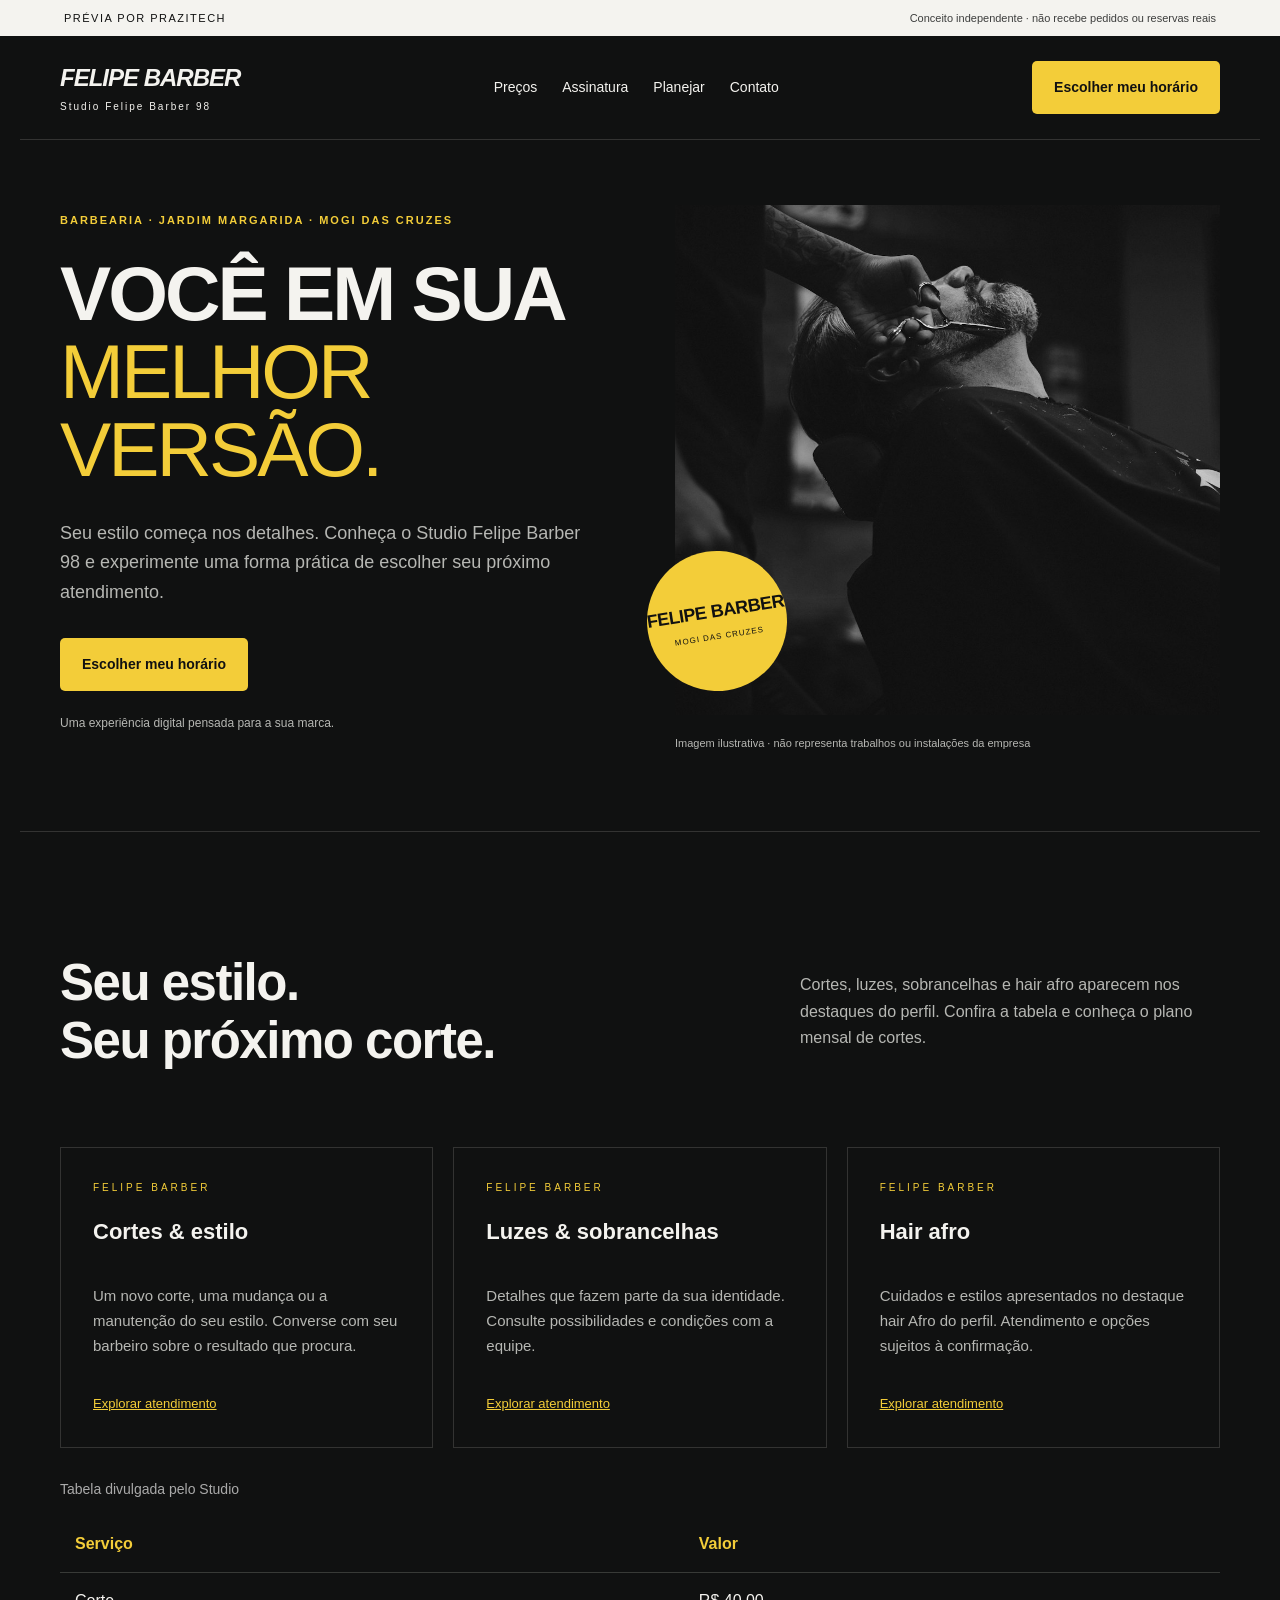
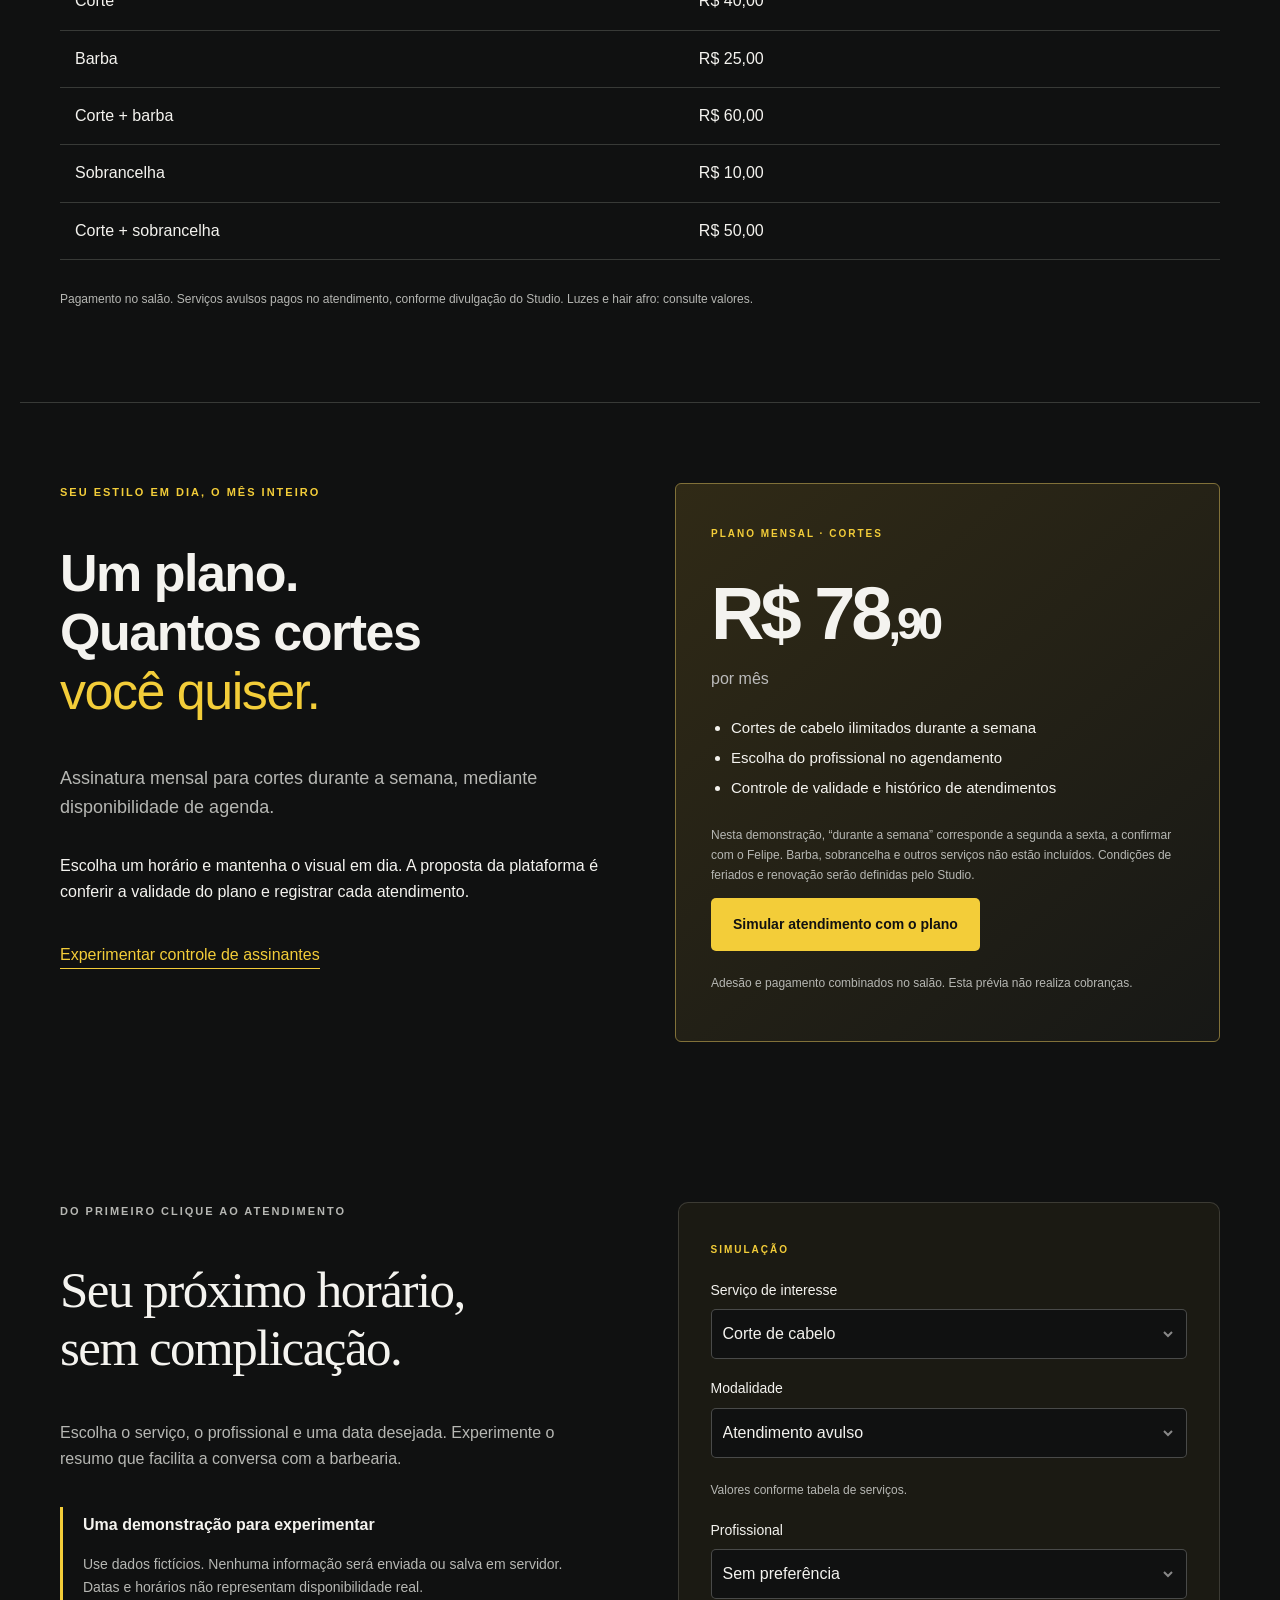
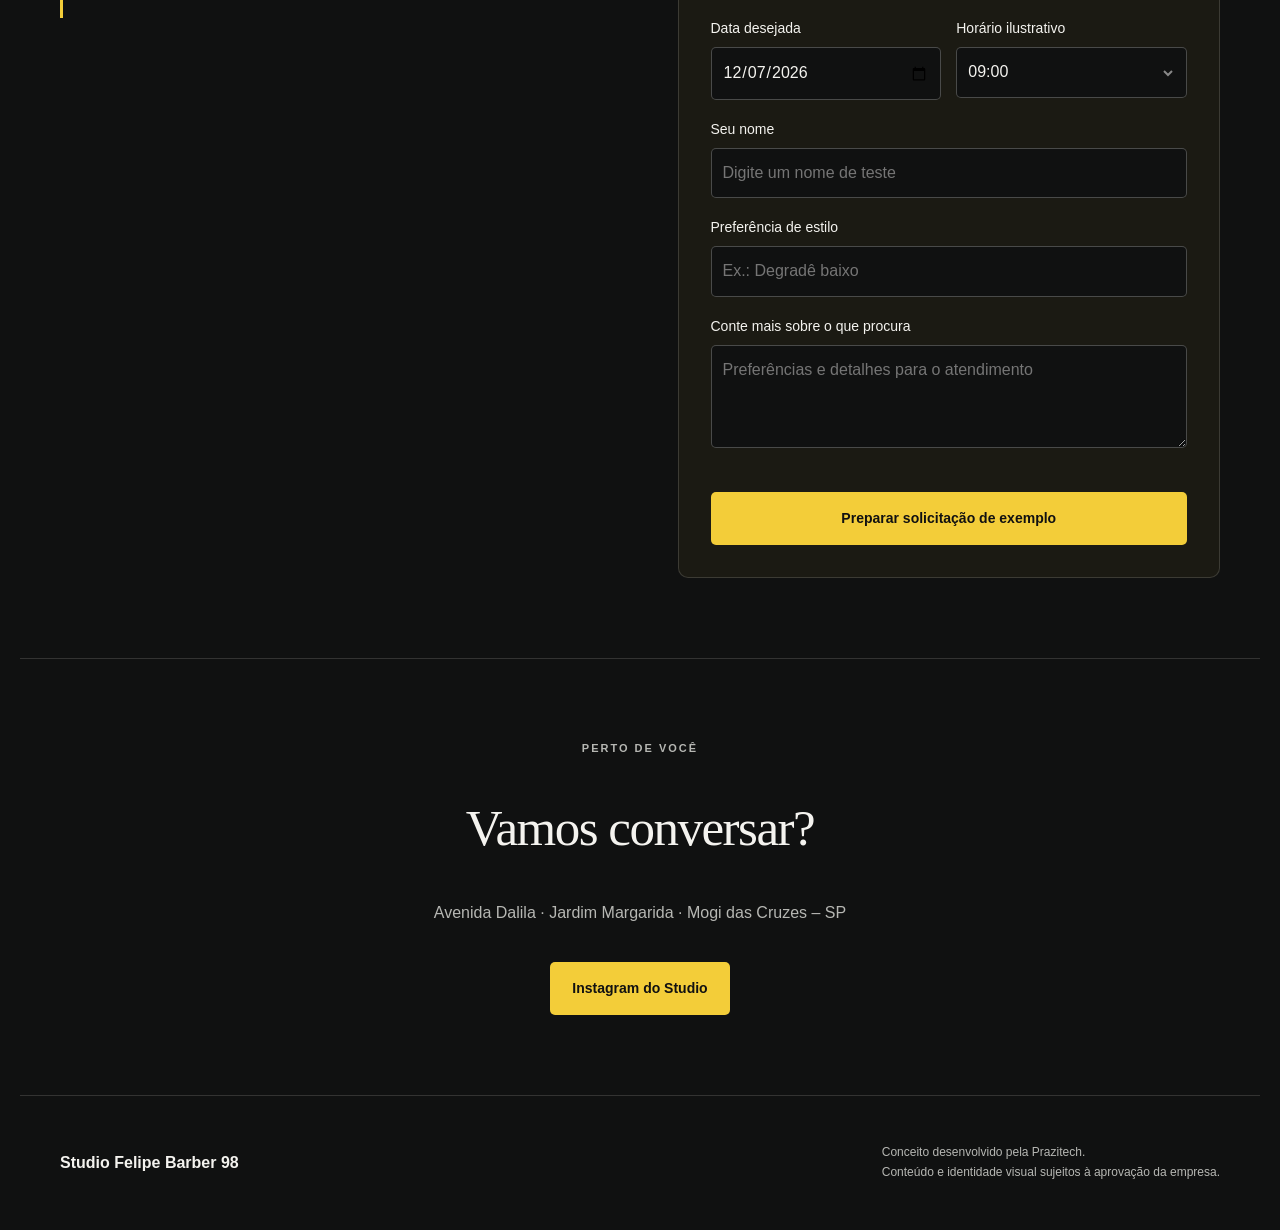
==== felipe-barber/index.html @ 38720632 "Add seven client website previews and interactive demos" ====
<!doctype html><html lang="pt-BR"><head><meta charset="utf-8"><meta name="viewport" content="width=device-width,initial-scale=1"><meta name="robots" content="noindex,nofollow"><title>Studio Felipe Barber 98 — Prévia Prazitech</title><meta name="description" content="Proposta visual independente para Studio Felipe Barber 98, por Prazitech."><link rel="stylesheet" href="../preview.css"><link rel="stylesheet" href="membership.css"><style>.btn{color:#111}.brand{font:900 italic 24px Arial;letter-spacing:-1px}.brand small{font-style:normal;letter-spacing:2px}.hero h1{font:900 clamp(48px,6vw,80px)/1.02 Arial;letter-spacing:-3px;text-transform:uppercase}.hero em{font-style:normal;color:#f3cd39}.hero figure>img{border-radius:0;filter:grayscale(1);height:510px}.seal{color:#111;font:900 18px Arial;letter-spacing:-.5px;width:140px;height:140px}.seal small{font-size:8px}.cards article{border-radius:0}.section-head h2{font-family:Arial;font-weight:800}header .btn{font-size:14px}@media(max-width:800px){.brand{font-size:20px}.hero h1{font-size:54px}.hero figure>img{height:340px}.seal{width:110px;height:110px;font-size:15px}}</style></head><body class="barber" style="--accent:#f3cd39;--bg:#101111;--ink:#f4f3ef;--muted:#b6b7b3"><div class="ribbon">PRÉVIA POR PRAZITECH <span>Conceito independente · não recebe pedidos ou reservas reais</span></div><header><a class="brand" href="#">FELIPE BARBER<small>Studio Felipe Barber 98</small></a><nav><a href="#descobrir">Preços</a><a href="#assinatura">Assinatura</a><a href="#planejar">Planejar</a><a href="#contato">Contato</a></nav><a class="btn" href="#planejar">Escolher meu horário</a></header><main><section class="hero"><div><p class="eyebrow">BARBEARIA · JARDIM MARGARIDA · MOGI DAS CRUZES</p><h1>Você em sua<br><em>melhor versão.</em></h1><p class="lead">Seu estilo começa nos detalhes. Conheça o Studio Felipe Barber 98 e experimente uma forma prática de escolher seu próximo atendimento.</p><a class="btn" href="#planejar">Escolher meu horário</a><p class="caption">Uma experiência digital pensada para a sua marca.</p></div><figure><img src="../assets/barber.jpg" alt="Ambiente de barbearia, imagem ilustrativa"><figcaption>Imagem ilustrativa · não representa trabalhos ou instalações da empresa</figcaption><span class="seal">FELIPE BARBER<small>MOGI DAS CRUZES</small></span></figure></section><section class="discover section" id="descobrir"><div class="section-head"><h2>Seu estilo.<br>Seu próximo corte.</h2><p>Cortes, luzes, sobrancelhas e hair afro aparecem nos destaques do perfil. Confira a tabela e conheça o plano mensal de cortes.</p></div><div class="cards"><article><span class="mini">FELIPE BARBER</span><h3>Cortes & estilo</h3><p>Um novo corte, uma mudança ou a manutenção do seu estilo. Converse com seu barbeiro sobre o resultado que procura.</p><a href="#planejar">Explorar atendimento</a></article><article><span class="mini">FELIPE BARBER</span><h3>Luzes & sobrancelhas</h3><p>Detalhes que fazem parte da sua identidade. Consulte possibilidades e condições com a equipe.</p><a href="#planejar">Explorar atendimento</a></article><article><span class="mini">FELIPE BARBER</span><h3>Hair afro</h3><p>Cuidados e estilos apresentados no destaque hair Afro do perfil. Atendimento e opções sujeitos à confirmação.</p><a href="#planejar">Explorar atendimento</a></article></div><div class="table-wrap"><table><caption>Tabela divulgada pelo Studio</caption><thead><tr><th>Serviço</th><th>Valor</th></tr></thead><tbody><tr><td>Corte</td><td>R$ 40,00</td></tr><tr><td>Barba</td><td>R$ 25,00</td></tr><tr><td>Corte + barba</td><td>R$ 60,00</td></tr><tr><td>Sobrancelha</td><td>R$ 10,00</td></tr><tr><td>Corte + sobrancelha</td><td>R$ 50,00</td></tr></tbody></table></div><p class="caption">Pagamento no salão. Serviços avulsos pagos no atendimento, conforme divulgação do Studio. Luzes e hair afro: consulte valores.</p></section><section class="section membership" id="assinatura"><div><p class="eyebrow">SEU ESTILO EM DIA, O MÊS INTEIRO</p><h2>Um plano.<br>Quantos cortes<br><em>você quiser.</em></h2><p class="lead">Assinatura mensal para cortes durante a semana, mediante disponibilidade de agenda.</p><p>Escolha um horário e mantenha o visual em dia. A proposta da plataforma é conferir a validade do plano e registrar cada atendimento.</p><a class="under" href="gestao.html">Experimentar controle de assinantes</a></div><div class="plan-card"><span class="badge">PLANO MENSAL · CORTES</span><p class="plan-price">R$ 78<span>,90</span><small>por mês</small></p><ul><li>Cortes de cabelo ilimitados durante a semana</li><li>Escolha do profissional no agendamento</li><li>Controle de validade e histórico de atendimentos</li></ul><p class="caption">Nesta demonstração, “durante a semana” corresponde a segunda a sexta, a confirmar com o Felipe. Barba, sobrancelha e outros serviços não estão incluídos. Condições de feriados e renovação serão definidas pelo Studio.</p><a class="btn" href="#planejar">Simular atendimento com o plano</a><p class="caption">Adesão e pagamento combinados no salão. Esta prévia não realiza cobranças.</p></div></section><section class="planner section" id="planejar"><div><p class="eyebrow">DO PRIMEIRO CLIQUE AO ATENDIMENTO</p><h2>Seu próximo horário,<br>sem complicação.</h2><p>Escolha o serviço, o profissional e uma data desejada. Experimente o resumo que facilita a conversa com a barbearia.</p><div class="aside"><strong>Uma demonstração para experimentar</strong><p>Use dados fictícios. Nenhuma informação será enviada ou salva em servidor. Datas e horários não representam disponibilidade real.</p></div></div><form id="planner" data-business="Studio Felipe Barber 98"><span class="badge">SIMULAÇÃO</span><label for="kind">Serviço de interesse</label><select id="kind"><option>Corte de cabelo</option><option>Barba</option><option>Corte + barba</option><option>Sobrancelhas</option><option>Corte + sobrancelha</option><option>Luzes</option><option>Hair afro</option></select><label for="billing">Modalidade</label><select id="billing"><option value="avulso">Atendimento avulso</option><option value="plano">Assinatura mensal · demonstração</option></select><p id="plan-help" class="caption" aria-live="polite">Valores conforme tabela de serviços.</p><label for="professional">Profissional</label><select id="professional"><option>Sem preferência</option><option>Felipe · @zigrinnyfelipe</option><option>Profissional · @knpereira_</option></select><div class="fields"><div><label for="day">Data desejada</label><input id="day" type="date" required></div><div><label for="hour">Horário ilustrativo</label><select id="hour"><option>09:00</option><option>10:30</option><option>14:00</option><option>15:30</option></select></div></div><label for="person">Seu nome</label><input id="person" maxlength="70" placeholder="Digite um nome de teste" required><label for="detail">Preferência de estilo</label><input id="detail" maxlength="100" placeholder="Ex.: Degradê baixo" required><label for="obs">Conte mais sobre o que procura</label><textarea id="obs" rows="3" maxlength="500" placeholder="Preferências e detalhes para o atendimento"></textarea><p id="booking-error" role="alert" style="color:#ffb6a5"></p><button class="btn" type="submit">Preparar solicitação de exemplo</button><div id="output" hidden aria-live="polite"><h3>Sua ideia, organizada.</h3><p>Prévia da mensagem de WhatsApp. Não é uma reserva ou pedido confirmado.</p><textarea id="text" readonly rows="8"></textarea><button type="button" id="copy">Copiar mensagem de teste</button></div></form></section><section class="contact section" id="contato"><p class="eyebrow">PERTO DE VOCÊ</p><h2>Vamos conversar?</h2><p>Avenida Dalila · Jardim Margarida · Mogi das Cruzes – SP</p><a class="btn" href="https://www.instagram.com/studiofelipebarber98/" target="_blank" rel="noopener">Instagram do Studio</a></section></main><footer><strong>Studio Felipe Barber 98</strong><p>Conceito desenvolvido pela Prazitech.<br>Conteúdo e identidade visual sujeitos à aprovação da empresa.</p></footer><script src="barber.js"></script></body></html>
---- preview.css ----
*{box-sizing:border-box}html{scroll-behavior:smooth}body{margin:0;background:var(--bg);color:var(--ink);font:16px/1.65 Arial,Helvetica,sans-serif}a{color:inherit;text-decoration:none}button,input,textarea,select{font:inherit}a,button,input,select,textarea{outline-offset:5px}button{cursor:pointer}header,.section,.hero,footer{max-width:1240px;margin:auto}.ribbon{background:var(--ink);color:var(--bg);padding:9px 5%;font-size:11px;letter-spacing:1.5px;display:flex;justify-content:space-between}.ribbon span{letter-spacing:0;opacity:.8}.brand{font:italic 36px Georgia,serif;line-height:1.1}.brand small{font:10px Arial,sans-serif;letter-spacing:2px;display:block;margin-top:9px}.perfect .brand{font-family:Arial;font-weight:900;font-style:italic}.mon-cheri .brand{font-family:Georgia;font-style:normal}.btn{display:inline-flex;align-items:center;justify-content:center;background:var(--accent);color:white;border:0;border-radius:5px;padding:15px 22px;font-size:14px;font-weight:bold;transition:filter .2s,transform .2s}.btn:hover{filter:brightness(1.15);transform:translateY(-2px)}header{padding:25px 40px;display:flex;align-items:center;justify-content:space-between;gap:25px;border-bottom:1px solid color-mix(in srgb,var(--ink) 15%,transparent)}nav{display:flex;gap:25px;font-size:14px}.hero{display:grid;grid-template-columns:1fr 1fr;gap:70px;padding:65px 40px 80px;align-items:center}.eyebrow{font-size:11px;font-weight:bold;letter-spacing:2px;color:var(--accent);margin:0 0 25px}h1{font:normal clamp(48px,5.5vw,76px)/1.08 Georgia,serif;letter-spacing:-3px;margin:20px 0 30px}.perfect h1{font-family:Arial;font-weight:900;text-transform:uppercase;font-size:clamp(50px,6.7vw,90px)}.mon-cheri h1{font-family:Georgia;letter-spacing:-2px}em{color:var(--accent);font-weight:normal}h2{font:normal clamp(35px,4vw,51px)/1.13 Georgia,serif;letter-spacing:-1.5px}h3{font-size:22px;line-height:1.3}.lead{font-size:18px;color:var(--muted);max-width:650px;margin:0 0 30px}.caption{font-size:12px;color:var(--muted);margin-top:23px}figure{position:relative;margin:0}figure>img{width:100%;height:510px;object-fit:cover;border-radius:180px 180px 8px 8px}.mon-cheri figure>img{border-radius:45% 45% 12px 12px;object-position:center 35%}.perfect figure>img{border-radius:0;height:480px;object-position:45%}.perfect .hero{gap:35px}.seal{position:absolute;bottom:60px;left:-28px;background:var(--accent);color:white;border-radius:50%;width:135px;height:135px;display:flex;align-items:center;justify-content:center;flex-direction:column;font:italic 26px Georgia;transform:rotate(-9deg)}.seal small{font:8px Arial;letter-spacing:1px;margin-top:10px}figcaption{color:var(--muted);font-size:11px;margin-top:12px;line-height:1.4}.section{padding:80px 40px}.discover{border-top:1px solid color-mix(in srgb,var(--ink) 15%,transparent)}.section-head{display:flex;gap:50px;align-items:center;justify-content:space-between;margin-bottom:25px}.section-head>p{max-width:420px;color:var(--muted)}.cards{display:grid;grid-template-columns:repeat(3,1fr);gap:20px;margin-top:35px}.cards article{border:1px solid color-mix(in srgb,var(--ink) 15%,transparent);border-radius:8px;padding:32px;display:flex;flex-direction:column}.cards article>p{color:var(--muted);font-size:15px}.cards article>a{font-size:13px;margin-top:auto;padding-top:20px;text-decoration:underline;color:var(--accent)}.mini{text-transform:uppercase;letter-spacing:3px;font-size:10px;color:var(--accent)}.price-note{display:flex;align-items:center;gap:30px;margin-top:35px;padding:25px 0;border-top:1px solid color-mix(in srgb,var(--ink) 15%,transparent)}.price-note strong{white-space:nowrap;color:var(--accent)}.price-note p{font-size:13px;color:var(--muted);margin:0}.planner{display:grid;grid-template-columns:1fr 1fr;gap:75px}.planner>div>p{color:var(--muted)}.aside{border-left:3px solid var(--accent);padding:5px 0 5px 20px;margin:35px 0}.aside p{font-size:14px;color:var(--muted)}form{padding:32px;background:color-mix(in srgb,var(--accent) 5%,var(--bg));border:1px solid color-mix(in srgb,var(--ink) 15%,transparent);border-radius:10px}.badge{font-size:10px;letter-spacing:2px;color:var(--accent);font-weight:bold}label{display:block;font-size:14px;margin:18px 0 7px}.fields{display:grid;grid-template-columns:1fr 1fr;gap:15px}.fields>div{min-width:0}input,textarea,select{width:100%;min-height:46px;padding:11px;border-radius:5px;border:1px solid color-mix(in srgb,var(--ink) 25%,transparent);color:var(--ink);background:var(--bg);font-size:16px}select{appearance:none;background-image:url("data:image/svg+xml,%3Csvg xmlns='http://www.w3.org/2000/svg' width='16' height='16'%3E%3Cpath d='m4 6 4 4 4-4' stroke='%23888' fill='none' stroke-width='2'/%3E%3C/svg%3E");background-repeat:no-repeat;background-position:right 10px center;padding-right:30px}form>.btn{margin-top:20px;width:100%}#output{border-top:1px solid var(--accent);margin-top:30px}#output p{font-size:13px;color:var(--muted)}#copy{width:100%;background:transparent;border:1px solid var(--accent);color:var(--accent);padding:12px;border-radius:5px;margin-top:15px}.contact{text-align:center;border-top:1px solid color-mix(in srgb,var(--ink) 15%,transparent)}.contact>p{color:var(--muted)}.contact .btn{margin-top:20px}footer{padding:35px 40px;border-top:1px solid color-mix(in srgb,var(--ink) 15%,transparent);display:flex;align-items:center;justify-content:space-between;gap:30px}footer p,footer a{font-size:12px;color:var(--muted)}footer a{text-decoration:underline}.table-wrap{overflow-x:auto;margin:30px 0}table{border-collapse:collapse;width:100%;font-size:14px;text-align:left}th,td{padding:17px;border-bottom:1px solid color-mix(in srgb,var(--ink) 20%,transparent);min-width:150px}th{color:var(--accent)}@media(max-width:800px){.ribbon{flex-direction:column;text-align:center;font-size:9px}.ribbon span{font-size:10px}header{padding:22px}header .btn{font-size:12px;padding:12px;max-width:145px}.brand{font-size:29px}.brand small{font-size:8px;max-width:150px}nav{display:none}.hero{grid-template-columns:1fr;padding:40px 24px 55px;gap:35px}h1{font-size:53px;letter-spacing:-2px}.lead{font-size:17px}figure>img{height:380px}.perfect figure>img{height:320px}.seal{left:-10px;width:110px;height:110px;bottom:55px;font-size:24px}.section{padding:55px 24px}.section-head{display:block}.cards{grid-template-columns:1fr}.planner{grid-template-columns:1fr;gap:25px}.cards article{padding:27px}.price-note{display:block}.price-note p{margin-top:10px}form{padding:23px}footer{padding:30px 24px;flex-direction:column;align-items:start;gap:10px}.fields{gap:10px}h2{font-size:38px}}
---- felipe-barber/membership.css ----
.table-wrap{overflow:auto;margin:30px 0}table{width:100%;border-collapse:collapse;text-align:left;font-size:16px}caption{text-align:left;font-size:14px;color:#aaa;padding-bottom:15px}th,td{padding:15px;border-bottom:1px solid #383a37}th{color:var(--accent)}.membership{display:grid;grid-template-columns:1fr 1fr;gap:70px;border-top:1px solid #383a37}.membership h2{font-family:Arial;font-weight:800;font-size:52px}.membership em{font-style:normal;color:var(--accent)}.plan-card{border:1px solid #817139;padding:35px;background:linear-gradient(140deg,#302a16,#171816);border-radius:6px}.plan-price{font-size:74px;line-height:1.2;font-weight:800;letter-spacing:-4px;margin:25px 0}.plan-price>span{font-size:45px}.plan-price small{display:block;font-size:16px;letter-spacing:0;font-weight:400;margin-top:10px;color:#bbb}.plan-card ul{padding-left:20px;line-height:2}.plan-card li{font-size:15px}.under{display:inline-block;border-bottom:1px solid var(--accent);margin-top:20px;color:var(--accent)}@media(max-width:800px){.membership{grid-template-columns:1fr;gap:25px}.membership h2{font-size:42px}.plan-card{padding:25px}.plan-price{font-size:66px}nav{display:none}}
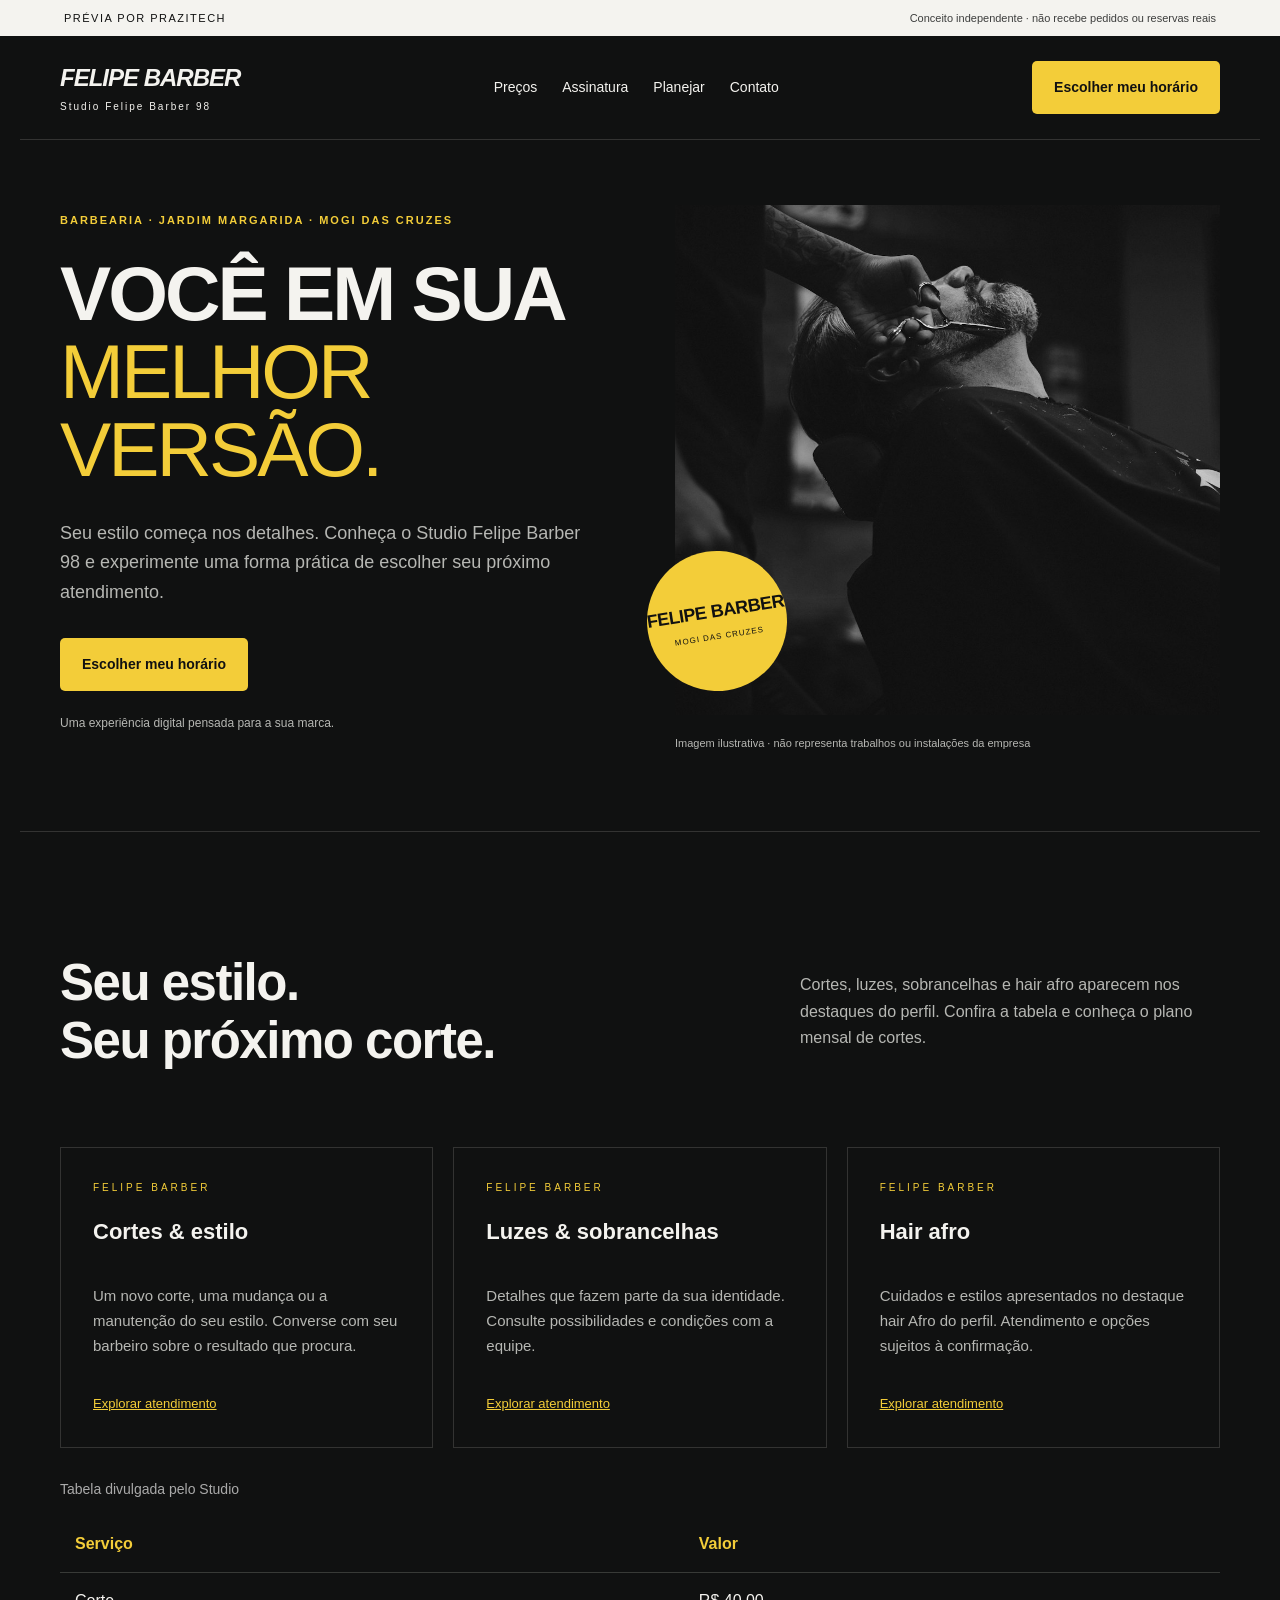
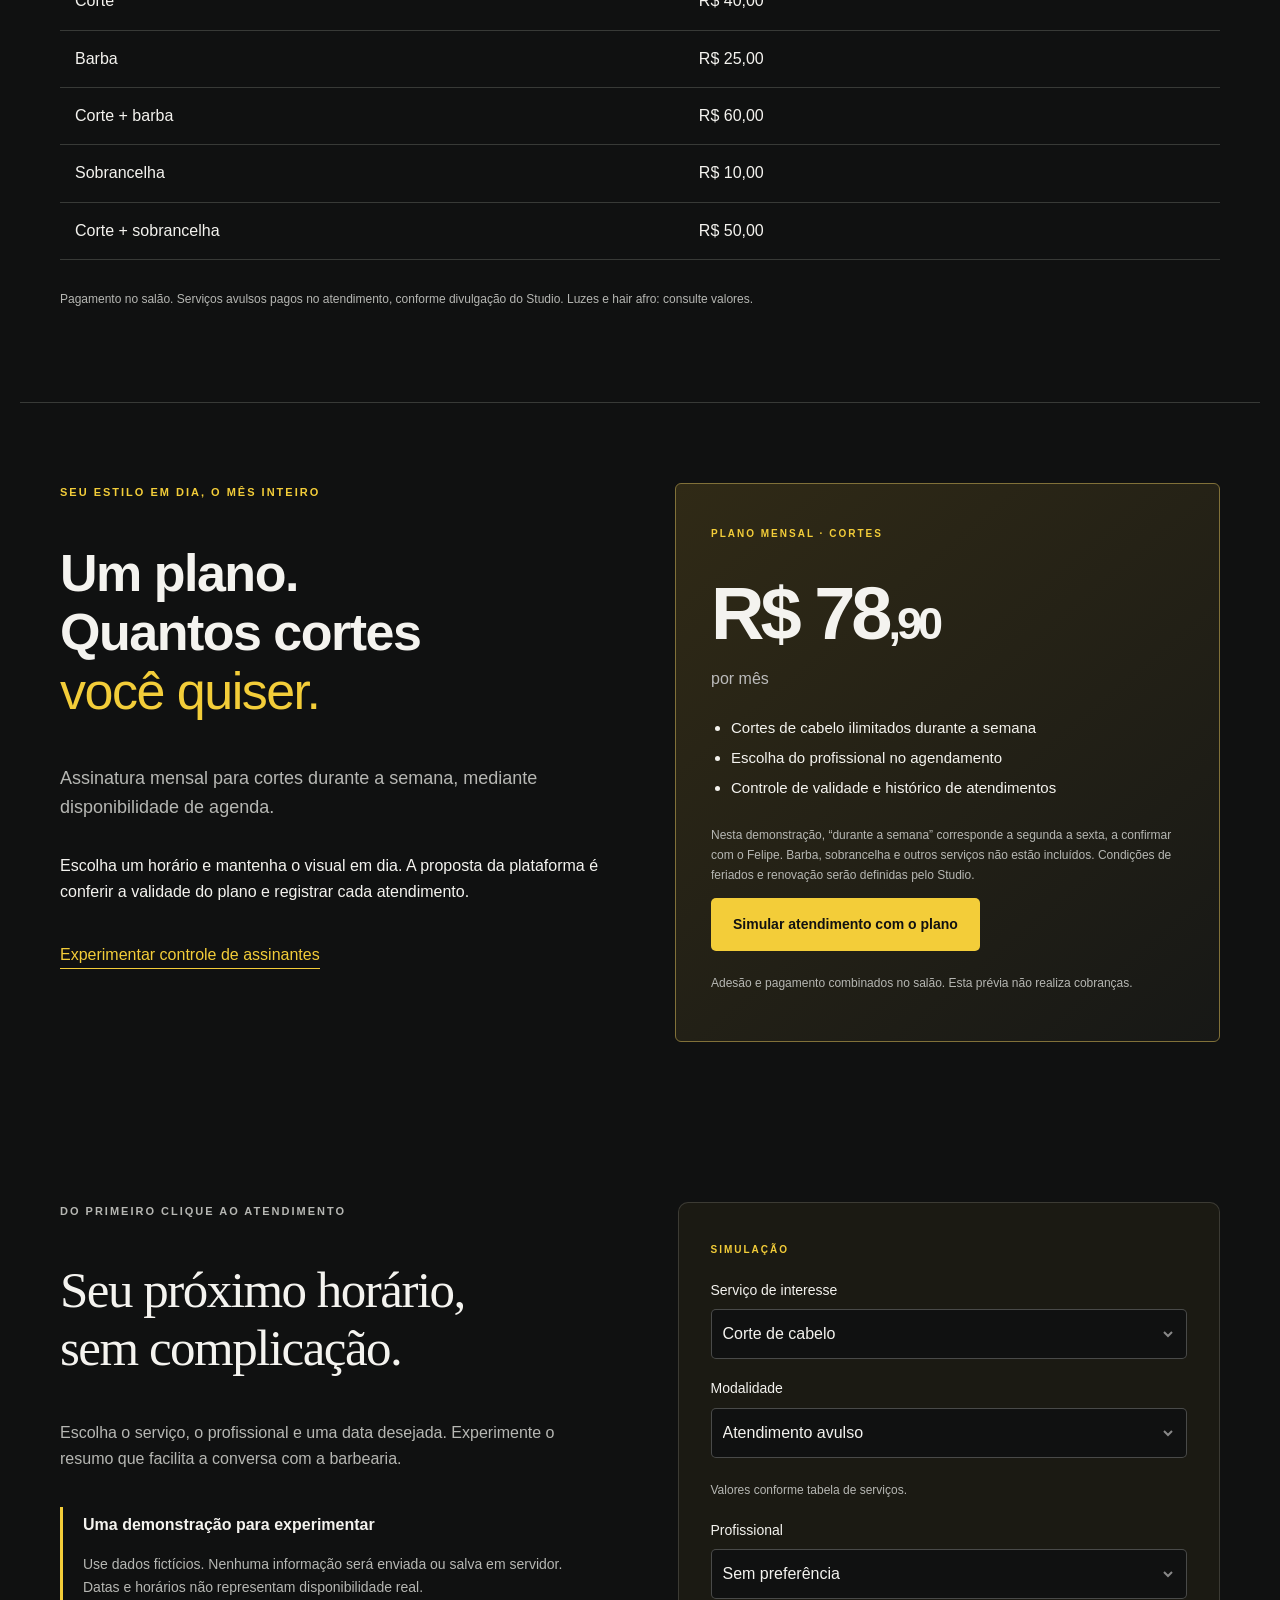
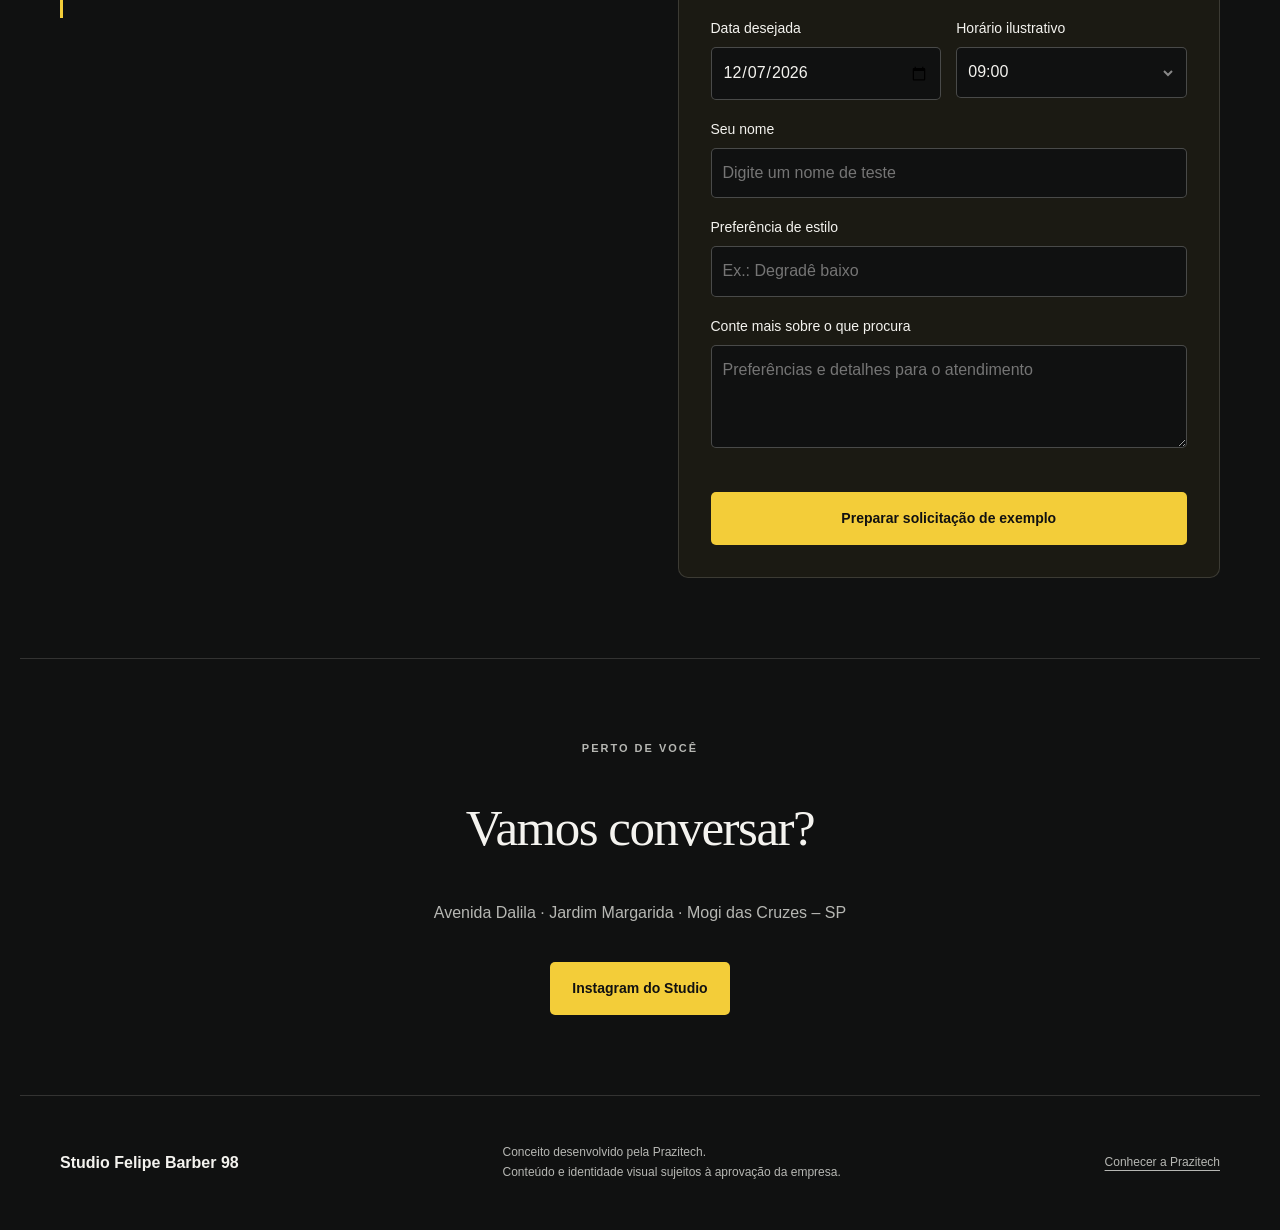
==== commit 8816dfa8: "Link Prazitech footer buttons to portfolio" ====
--- a/felipe-barber/index.html
+++ b/felipe-barber/index.html
@@ -1 +1 @@
-<!doctype html><html lang="pt-BR"><head><meta charset="utf-8"><meta name="viewport" content="width=device-width,initial-scale=1"><meta name="robots" content="noindex,nofollow"><title>Studio Felipe Barber 98 — Prévia Prazitech</title><meta name="description" content="Proposta visual independente para Studio Felipe Barber 98, por Prazitech."><link rel="stylesheet" href="../preview.css"><link rel="stylesheet" href="membership.css"><style>.btn{color:#111}.brand{font:900 italic 24px Arial;letter-spacing:-1px}.brand small{font-style:normal;letter-spacing:2px}.hero h1{font:900 clamp(48px,6vw,80px)/1.02 Arial;letter-spacing:-3px;text-transform:uppercase}.hero em{font-style:normal;color:#f3cd39}.hero figure>img{border-radius:0;filter:grayscale(1);height:510px}.seal{color:#111;font:900 18px Arial;letter-spacing:-.5px;width:140px;height:140px}.seal small{font-size:8px}.cards article{border-radius:0}.section-head h2{font-family:Arial;font-weight:800}header .btn{font-size:14px}@media(max-width:800px){.brand{font-size:20px}.hero h1{font-size:54px}.hero figure>img{height:340px}.seal{width:110px;height:110px;font-size:15px}}</style></head><body class="barber" style="--accent:#f3cd39;--bg:#101111;--ink:#f4f3ef;--muted:#b6b7b3"><div class="ribbon">PRÉVIA POR PRAZITECH <span>Conceito independente · não recebe pedidos ou reservas reais</span></div><header><a class="brand" href="#">FELIPE BARBER<small>Studio Felipe Barber 98</small></a><nav><a href="#descobrir">Preços</a><a href="#assinatura">Assinatura</a><a href="#planejar">Planejar</a><a href="#contato">Contato</a></nav><a class="btn" href="#planejar">Escolher meu horário</a></header><main><section class="hero"><div><p class="eyebrow">BARBEARIA · JARDIM MARGARIDA · MOGI DAS CRUZES</p><h1>Você em sua<br><em>melhor versão.</em></h1><p class="lead">Seu estilo começa nos detalhes. Conheça o Studio Felipe Barber 98 e experimente uma forma prática de escolher seu próximo atendimento.</p><a class="btn" href="#planejar">Escolher meu horário</a><p class="caption">Uma experiência digital pensada para a sua marca.</p></div><figure><img src="../assets/barber.jpg" alt="Ambiente de barbearia, imagem ilustrativa"><figcaption>Imagem ilustrativa · não representa trabalhos ou instalações da empresa</figcaption><span class="seal">FELIPE BARBER<small>MOGI DAS CRUZES</small></span></figure></section><section class="discover section" id="descobrir"><div class="section-head"><h2>Seu estilo.<br>Seu próximo corte.</h2><p>Cortes, luzes, sobrancelhas e hair afro aparecem nos destaques do perfil. Confira a tabela e conheça o plano mensal de cortes.</p></div><div class="cards"><article><span class="mini">FELIPE BARBER</span><h3>Cortes & estilo</h3><p>Um novo corte, uma mudança ou a manutenção do seu estilo. Converse com seu barbeiro sobre o resultado que procura.</p><a href="#planejar">Explorar atendimento</a></article><article><span class="mini">FELIPE BARBER</span><h3>Luzes & sobrancelhas</h3><p>Detalhes que fazem parte da sua identidade. Consulte possibilidades e condições com a equipe.</p><a href="#planejar">Explorar atendimento</a></article><article><span class="mini">FELIPE BARBER</span><h3>Hair afro</h3><p>Cuidados e estilos apresentados no destaque hair Afro do perfil. Atendimento e opções sujeitos à confirmação.</p><a href="#planejar">Explorar atendimento</a></article></div><div class="table-wrap"><table><caption>Tabela divulgada pelo Studio</caption><thead><tr><th>Serviço</th><th>Valor</th></tr></thead><tbody><tr><td>Corte</td><td>R$ 40,00</td></tr><tr><td>Barba</td><td>R$ 25,00</td></tr><tr><td>Corte + barba</td><td>R$ 60,00</td></tr><tr><td>Sobrancelha</td><td>R$ 10,00</td></tr><tr><td>Corte + sobrancelha</td><td>R$ 50,00</td></tr></tbody></table></div><p class="caption">Pagamento no salão. Serviços avulsos pagos no atendimento, conforme divulgação do Studio. Luzes e hair afro: consulte valores.</p></section><section class="section membership" id="assinatura"><div><p class="eyebrow">SEU ESTILO EM DIA, O MÊS INTEIRO</p><h2>Um plano.<br>Quantos cortes<br><em>você quiser.</em></h2><p class="lead">Assinatura mensal para cortes durante a semana, mediante disponibilidade de agenda.</p><p>Escolha um horário e mantenha o visual em dia. A proposta da plataforma é conferir a validade do plano e registrar cada atendimento.</p><a class="under" href="gestao.html">Experimentar controle de assinantes</a></div><div class="plan-card"><span class="badge">PLANO MENSAL · CORTES</span><p class="plan-price">R$ 78<span>,90</span><small>por mês</small></p><ul><li>Cortes de cabelo ilimitados durante a semana</li><li>Escolha do profissional no agendamento</li><li>Controle de validade e histórico de atendimentos</li></ul><p class="caption">Nesta demonstração, “durante a semana” corresponde a segunda a sexta, a confirmar com o Felipe. Barba, sobrancelha e outros serviços não estão incluídos. Condições de feriados e renovação serão definidas pelo Studio.</p><a class="btn" href="#planejar">Simular atendimento com o plano</a><p class="caption">Adesão e pagamento combinados no salão. Esta prévia não realiza cobranças.</p></div></section><section class="planner section" id="planejar"><div><p class="eyebrow">DO PRIMEIRO CLIQUE AO ATENDIMENTO</p><h2>Seu próximo horário,<br>sem complicação.</h2><p>Escolha o serviço, o profissional e uma data desejada. Experimente o resumo que facilita a conversa com a barbearia.</p><div class="aside"><strong>Uma demonstração para experimentar</strong><p>Use dados fictícios. Nenhuma informação será enviada ou salva em servidor. Datas e horários não representam disponibilidade real.</p></div></div><form id="planner" data-business="Studio Felipe Barber 98"><span class="badge">SIMULAÇÃO</span><label for="kind">Serviço de interesse</label><select id="kind"><option>Corte de cabelo</option><option>Barba</option><option>Corte + barba</option><option>Sobrancelhas</option><option>Corte + sobrancelha</option><option>Luzes</option><option>Hair afro</option></select><label for="billing">Modalidade</label><select id="billing"><option value="avulso">Atendimento avulso</option><option value="plano">Assinatura mensal · demonstração</option></select><p id="plan-help" class="caption" aria-live="polite">Valores conforme tabela de serviços.</p><label for="professional">Profissional</label><select id="professional"><option>Sem preferência</option><option>Felipe · @zigrinnyfelipe</option><option>Profissional · @knpereira_</option></select><div class="fields"><div><label for="day">Data desejada</label><input id="day" type="date" required></div><div><label for="hour">Horário ilustrativo</label><select id="hour"><option>09:00</option><option>10:30</option><option>14:00</option><option>15:30</option></select></div></div><label for="person">Seu nome</label><input id="person" maxlength="70" placeholder="Digite um nome de teste" required><label for="detail">Preferência de estilo</label><input id="detail" maxlength="100" placeholder="Ex.: Degradê baixo" required><label for="obs">Conte mais sobre o que procura</label><textarea id="obs" rows="3" maxlength="500" placeholder="Preferências e detalhes para o atendimento"></textarea><p id="booking-error" role="alert" style="color:#ffb6a5"></p><button class="btn" type="submit">Preparar solicitação de exemplo</button><div id="output" hidden aria-live="polite"><h3>Sua ideia, organizada.</h3><p>Prévia da mensagem de WhatsApp. Não é uma reserva ou pedido confirmado.</p><textarea id="text" readonly rows="8"></textarea><button type="button" id="copy">Copiar mensagem de teste</button></div></form></section><section class="contact section" id="contato"><p class="eyebrow">PERTO DE VOCÊ</p><h2>Vamos conversar?</h2><p>Avenida Dalila · Jardim Margarida · Mogi das Cruzes – SP</p><a class="btn" href="https://www.instagram.com/studiofelipebarber98/" target="_blank" rel="noopener">Instagram do Studio</a></section></main><footer><strong>Studio Felipe Barber 98</strong><p>Conceito desenvolvido pela Prazitech.<br>Conteúdo e identidade visual sujeitos à aprovação da empresa.</p></footer><script src="barber.js"></script></body></html>+<!doctype html><html lang="pt-BR"><head><meta charset="utf-8"><meta name="viewport" content="width=device-width,initial-scale=1"><meta name="robots" content="noindex,nofollow"><title>Studio Felipe Barber 98 — Prévia Prazitech</title><meta name="description" content="Proposta visual independente para Studio Felipe Barber 98, por Prazitech."><link rel="stylesheet" href="../preview.css"><link rel="stylesheet" href="membership.css"><style>.btn{color:#111}.brand{font:900 italic 24px Arial;letter-spacing:-1px}.brand small{font-style:normal;letter-spacing:2px}.hero h1{font:900 clamp(48px,6vw,80px)/1.02 Arial;letter-spacing:-3px;text-transform:uppercase}.hero em{font-style:normal;color:#f3cd39}.hero figure>img{border-radius:0;filter:grayscale(1);height:510px}.seal{color:#111;font:900 18px Arial;letter-spacing:-.5px;width:140px;height:140px}.seal small{font-size:8px}.cards article{border-radius:0}.section-head h2{font-family:Arial;font-weight:800}header .btn{font-size:14px}@media(max-width:800px){.brand{font-size:20px}.hero h1{font-size:54px}.hero figure>img{height:340px}.seal{width:110px;height:110px;font-size:15px}}</style></head><body class="barber" style="--accent:#f3cd39;--bg:#101111;--ink:#f4f3ef;--muted:#b6b7b3"><div class="ribbon">PRÉVIA POR PRAZITECH <span>Conceito independente · não recebe pedidos ou reservas reais</span></div><header><a class="brand" href="#">FELIPE BARBER<small>Studio Felipe Barber 98</small></a><nav><a href="#descobrir">Preços</a><a href="#assinatura">Assinatura</a><a href="#planejar">Planejar</a><a href="#contato">Contato</a></nav><a class="btn" href="#planejar">Escolher meu horário</a></header><main><section class="hero"><div><p class="eyebrow">BARBEARIA · JARDIM MARGARIDA · MOGI DAS CRUZES</p><h1>Você em sua<br><em>melhor versão.</em></h1><p class="lead">Seu estilo começa nos detalhes. Conheça o Studio Felipe Barber 98 e experimente uma forma prática de escolher seu próximo atendimento.</p><a class="btn" href="#planejar">Escolher meu horário</a><p class="caption">Uma experiência digital pensada para a sua marca.</p></div><figure><img src="../assets/barber.jpg" alt="Ambiente de barbearia, imagem ilustrativa"><figcaption>Imagem ilustrativa · não representa trabalhos ou instalações da empresa</figcaption><span class="seal">FELIPE BARBER<small>MOGI DAS CRUZES</small></span></figure></section><section class="discover section" id="descobrir"><div class="section-head"><h2>Seu estilo.<br>Seu próximo corte.</h2><p>Cortes, luzes, sobrancelhas e hair afro aparecem nos destaques do perfil. Confira a tabela e conheça o plano mensal de cortes.</p></div><div class="cards"><article><span class="mini">FELIPE BARBER</span><h3>Cortes & estilo</h3><p>Um novo corte, uma mudança ou a manutenção do seu estilo. Converse com seu barbeiro sobre o resultado que procura.</p><a href="#planejar">Explorar atendimento</a></article><article><span class="mini">FELIPE BARBER</span><h3>Luzes & sobrancelhas</h3><p>Detalhes que fazem parte da sua identidade. Consulte possibilidades e condições com a equipe.</p><a href="#planejar">Explorar atendimento</a></article><article><span class="mini">FELIPE BARBER</span><h3>Hair afro</h3><p>Cuidados e estilos apresentados no destaque hair Afro do perfil. Atendimento e opções sujeitos à confirmação.</p><a href="#planejar">Explorar atendimento</a></article></div><div class="table-wrap"><table><caption>Tabela divulgada pelo Studio</caption><thead><tr><th>Serviço</th><th>Valor</th></tr></thead><tbody><tr><td>Corte</td><td>R$ 40,00</td></tr><tr><td>Barba</td><td>R$ 25,00</td></tr><tr><td>Corte + barba</td><td>R$ 60,00</td></tr><tr><td>Sobrancelha</td><td>R$ 10,00</td></tr><tr><td>Corte + sobrancelha</td><td>R$ 50,00</td></tr></tbody></table></div><p class="caption">Pagamento no salão. Serviços avulsos pagos no atendimento, conforme divulgação do Studio. Luzes e hair afro: consulte valores.</p></section><section class="section membership" id="assinatura"><div><p class="eyebrow">SEU ESTILO EM DIA, O MÊS INTEIRO</p><h2>Um plano.<br>Quantos cortes<br><em>você quiser.</em></h2><p class="lead">Assinatura mensal para cortes durante a semana, mediante disponibilidade de agenda.</p><p>Escolha um horário e mantenha o visual em dia. A proposta da plataforma é conferir a validade do plano e registrar cada atendimento.</p><a class="under" href="gestao.html">Experimentar controle de assinantes</a></div><div class="plan-card"><span class="badge">PLANO MENSAL · CORTES</span><p class="plan-price">R$ 78<span>,90</span><small>por mês</small></p><ul><li>Cortes de cabelo ilimitados durante a semana</li><li>Escolha do profissional no agendamento</li><li>Controle de validade e histórico de atendimentos</li></ul><p class="caption">Nesta demonstração, “durante a semana” corresponde a segunda a sexta, a confirmar com o Felipe. Barba, sobrancelha e outros serviços não estão incluídos. Condições de feriados e renovação serão definidas pelo Studio.</p><a class="btn" href="#planejar">Simular atendimento com o plano</a><p class="caption">Adesão e pagamento combinados no salão. Esta prévia não realiza cobranças.</p></div></section><section class="planner section" id="planejar"><div><p class="eyebrow">DO PRIMEIRO CLIQUE AO ATENDIMENTO</p><h2>Seu próximo horário,<br>sem complicação.</h2><p>Escolha o serviço, o profissional e uma data desejada. Experimente o resumo que facilita a conversa com a barbearia.</p><div class="aside"><strong>Uma demonstração para experimentar</strong><p>Use dados fictícios. Nenhuma informação será enviada ou salva em servidor. Datas e horários não representam disponibilidade real.</p></div></div><form id="planner" data-business="Studio Felipe Barber 98"><span class="badge">SIMULAÇÃO</span><label for="kind">Serviço de interesse</label><select id="kind"><option>Corte de cabelo</option><option>Barba</option><option>Corte + barba</option><option>Sobrancelhas</option><option>Corte + sobrancelha</option><option>Luzes</option><option>Hair afro</option></select><label for="billing">Modalidade</label><select id="billing"><option value="avulso">Atendimento avulso</option><option value="plano">Assinatura mensal · demonstração</option></select><p id="plan-help" class="caption" aria-live="polite">Valores conforme tabela de serviços.</p><label for="professional">Profissional</label><select id="professional"><option>Sem preferência</option><option>Felipe · @zigrinnyfelipe</option><option>Profissional · @knpereira_</option></select><div class="fields"><div><label for="day">Data desejada</label><input id="day" type="date" required></div><div><label for="hour">Horário ilustrativo</label><select id="hour"><option>09:00</option><option>10:30</option><option>14:00</option><option>15:30</option></select></div></div><label for="person">Seu nome</label><input id="person" maxlength="70" placeholder="Digite um nome de teste" required><label for="detail">Preferência de estilo</label><input id="detail" maxlength="100" placeholder="Ex.: Degradê baixo" required><label for="obs">Conte mais sobre o que procura</label><textarea id="obs" rows="3" maxlength="500" placeholder="Preferências e detalhes para o atendimento"></textarea><p id="booking-error" role="alert" style="color:#ffb6a5"></p><button class="btn" type="submit">Preparar solicitação de exemplo</button><div id="output" hidden aria-live="polite"><h3>Sua ideia, organizada.</h3><p>Prévia da mensagem de WhatsApp. Não é uma reserva ou pedido confirmado.</p><textarea id="text" readonly rows="8"></textarea><button type="button" id="copy">Copiar mensagem de teste</button></div></form></section><section class="contact section" id="contato"><p class="eyebrow">PERTO DE VOCÊ</p><h2>Vamos conversar?</h2><p>Avenida Dalila · Jardim Margarida · Mogi das Cruzes – SP</p><a class="btn" href="https://www.instagram.com/studiofelipebarber98/" target="_blank" rel="noopener">Instagram do Studio</a></section></main><footer><strong>Studio Felipe Barber 98</strong><p>Conceito desenvolvido pela Prazitech.<br>Conteúdo e identidade visual sujeitos à aprovação da empresa.</p><p><a href="https://prazitech.com.br/portfolio/" target="_blank" rel="noopener noreferrer" style="color:inherit;text-decoration:underline;text-underline-offset:4px">Conhecer a Prazitech</a></p></footer><script src="barber.js"></script></body></html>
